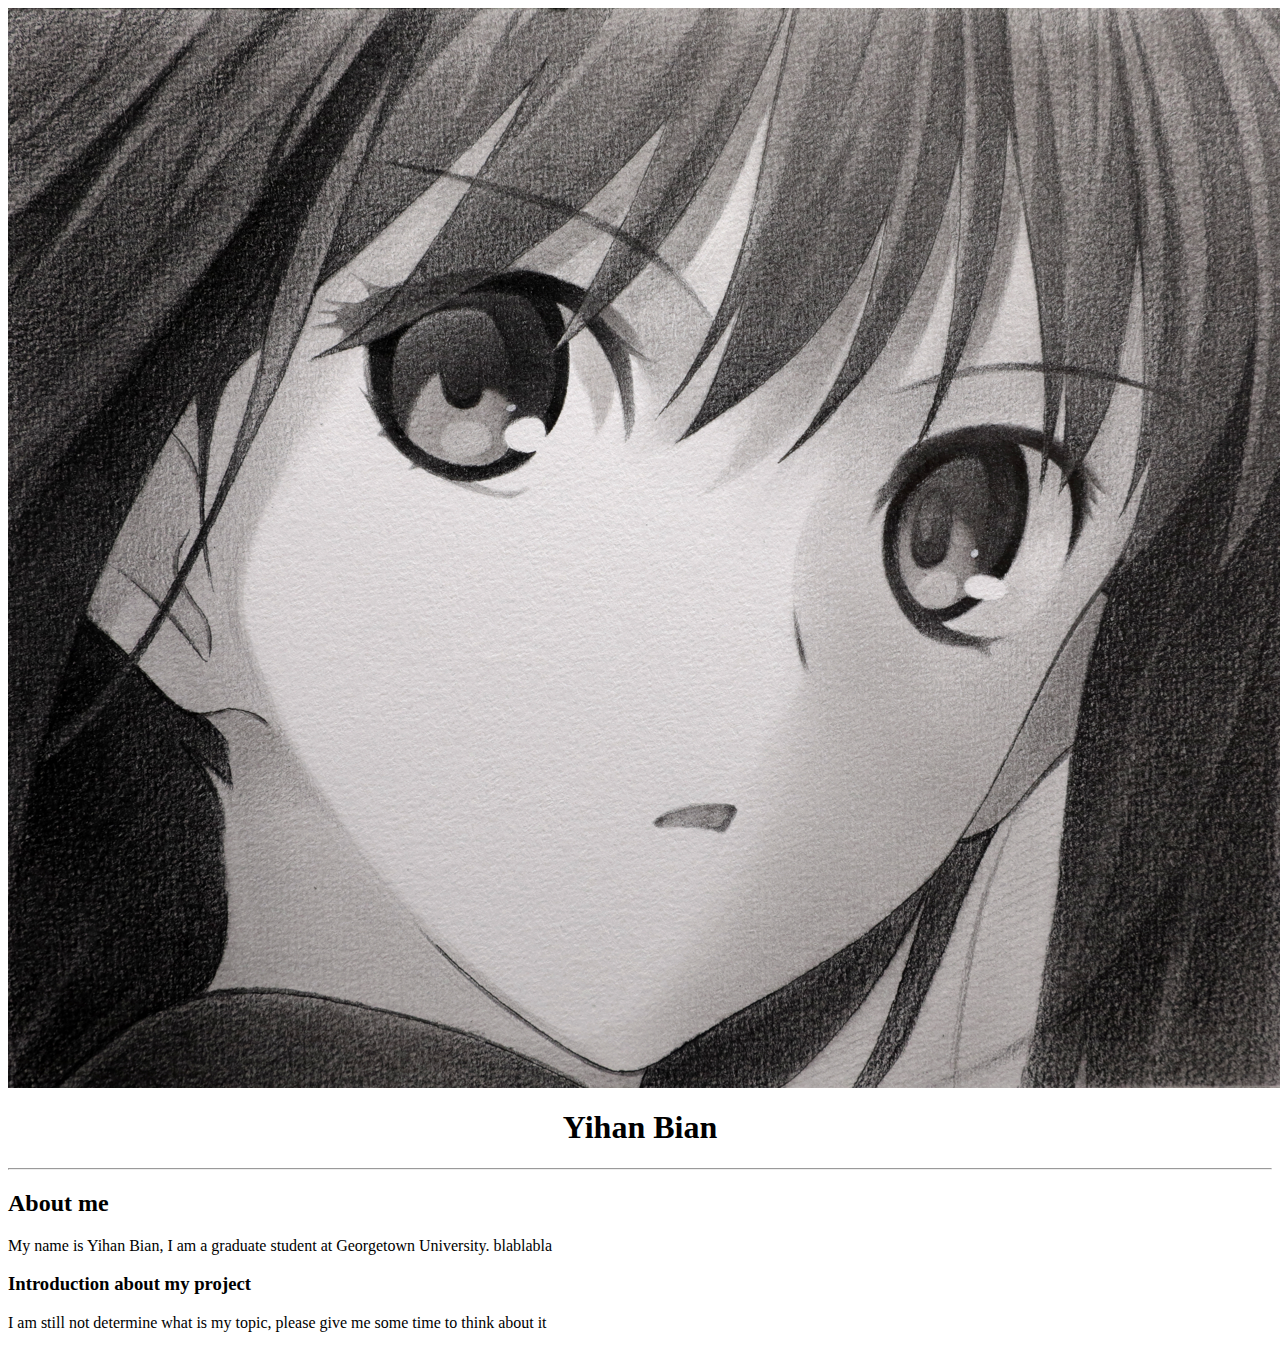
==== index.html @ 9aec0cd0 "first try of css" ====
<! DOCTYPE html>
<html>
    <head>
        <title>
            Yihan Bian's website
        </title>
        <link rel="stylesheet" href="style.css" />
        </head>
    <body>
        <img src="images/qingzi.png" />
        <h1 class="u-textCenter"> Yihan Bian </h1>
        <hr />
        <section>
            <h2>About me</h2>
            <p>My name is Yihan Bian, I am a graduate student at Georgetown University. blablabla</p>
        </section>
        <section>
            <h3>Introduction about my project</h3>
            <p>I am still not determine what is my topic, please give me some time to think about it</p>
        </section>
    </body>
</html>
---- style.css ----
.u-textCenter{
    text-align: center;
}
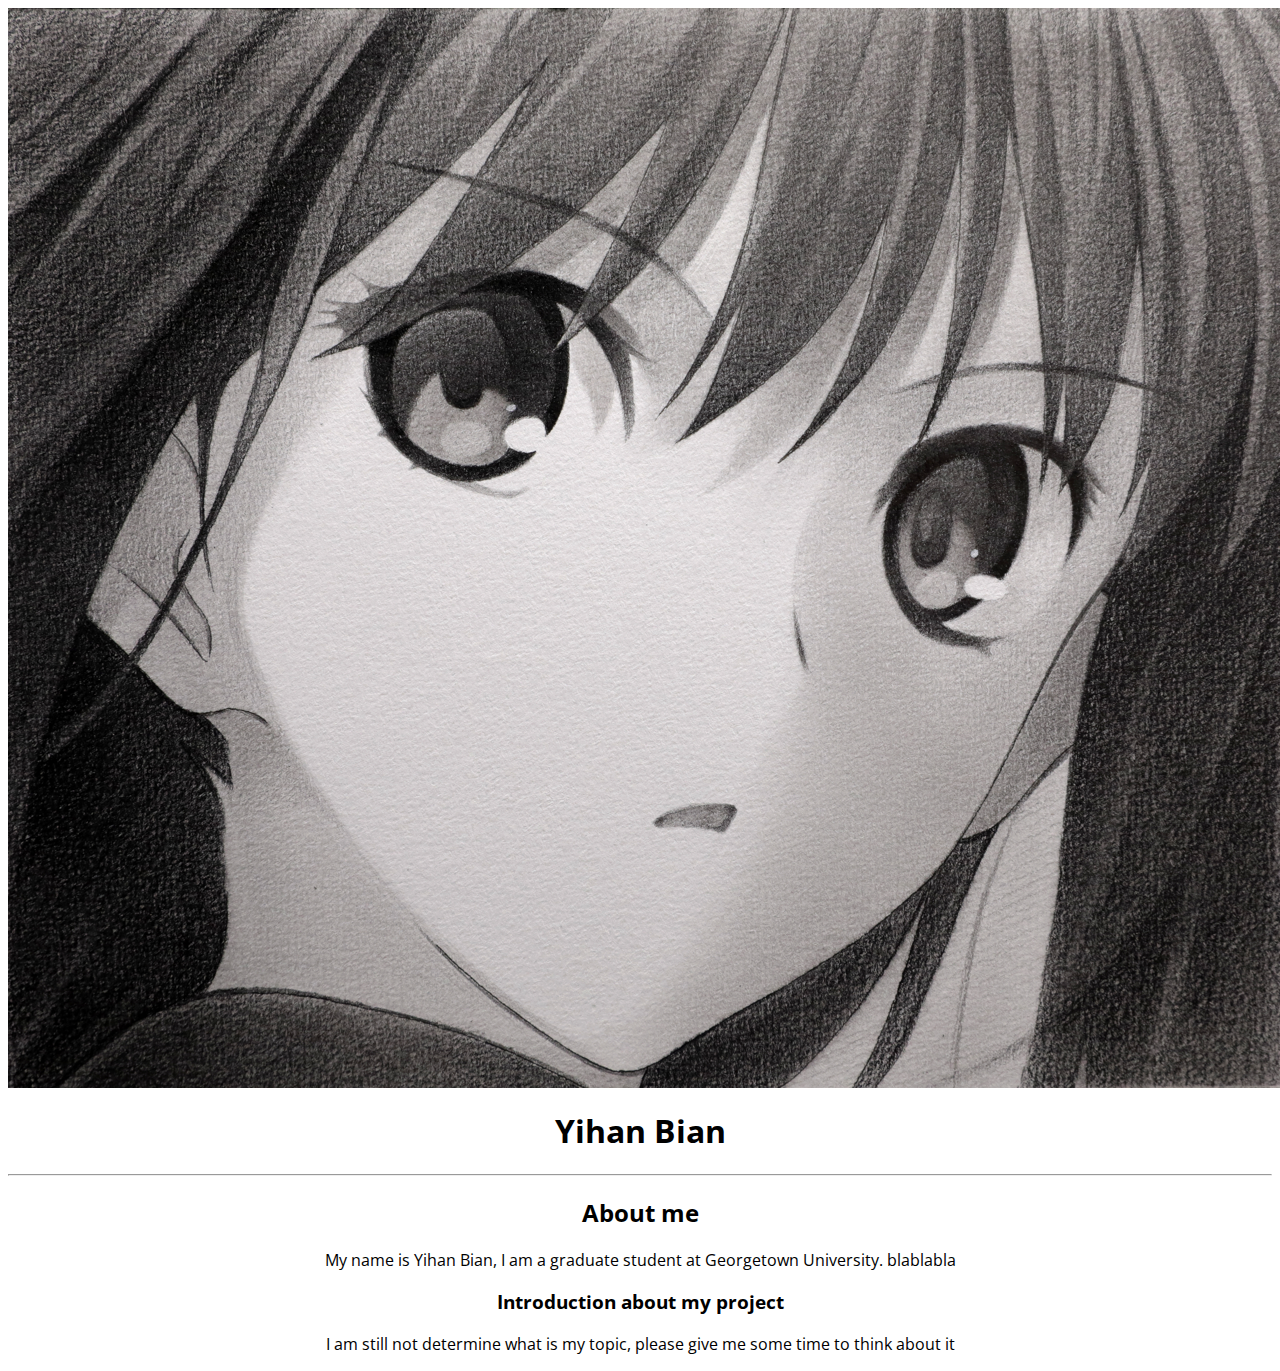
==== commit 8235911e: "change the font" ====
--- a/index.html
+++ b/index.html
@@ -10,11 +10,11 @@
         <img src="images/qingzi.png" />
         <h1 class="u-textCenter"> Yihan Bian </h1>
         <hr />
-        <section>
+        <section class="u-textCenter">
             <h2>About me</h2>
             <p>My name is Yihan Bian, I am a graduate student at Georgetown University. blablabla</p>
         </section>
-        <section>
+        <section class="u-textCenter">
             <h3>Introduction about my project</h3>
             <p>I am still not determine what is my topic, please give me some time to think about it</p>
         </section>
--- a/style.css
+++ b/style.css
@@ -1,3 +1,10 @@
+
+@import url('https://fonts.googleapis.com/css2?family=Open+Sans:wght@300;500&display=swap');
+
 .u-textCenter{
     text-align: center;
+}
+
+body {
+    font-family: 'Open Sans', sans-serif;
 }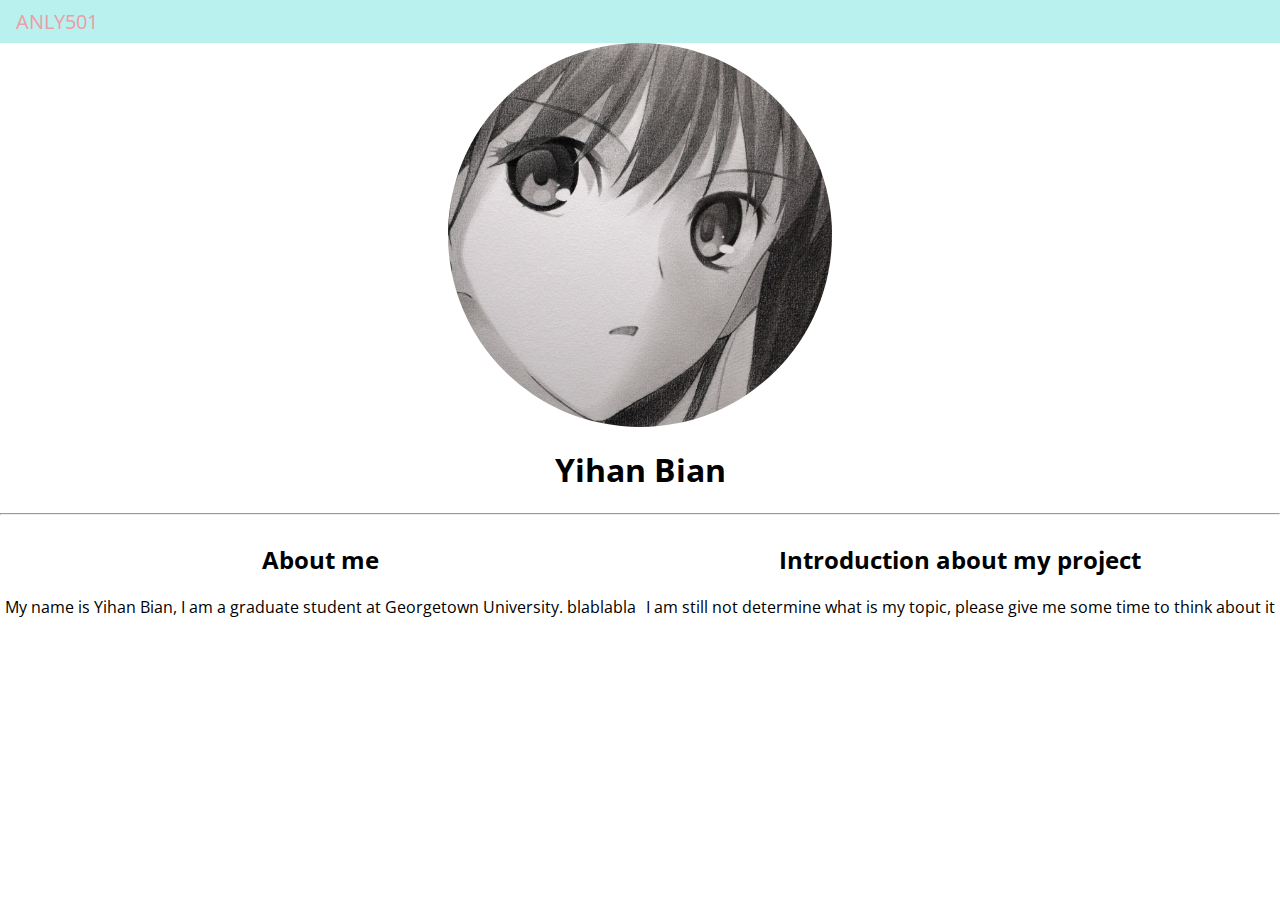
==== commit 7117b427: "a draft version, will be improved in the future" ====
--- a/index.html
+++ b/index.html
@@ -7,16 +7,23 @@
         <link rel="stylesheet" href="style.css" />
         </head>
     <body>
-        <img src="images/qingzi.png" />
+        <nav class="navContainer">
+            <h1 class="navTitle"> ANLY501 </h1>
+        </nav>
+        <div class="avatarContainer">
+            <div class="avatar"></div>
+        </div>
         <h1 class="u-textCenter"> Yihan Bian </h1>
         <hr />
-        <section class="u-textCenter">
-            <h2>About me</h2>
-            <p>My name is Yihan Bian, I am a graduate student at Georgetown University. blablabla</p>
-        </section>
-        <section class="u-textCenter">
-            <h3>Introduction about my project</h3>
-            <p>I am still not determine what is my topic, please give me some time to think about it</p>
-        </section>
+        <div class="u-flex">
+            <section class="subContainer u-textCenter">
+                <h2>About me</h2>
+                <p>My name is Yihan Bian, I am a graduate student at Georgetown University. blablabla</p>
+            </section>
+            <section class="subContainer u-textCenter">
+                <h2>Introduction about my project</h2>
+                <p>I am still not determine what is my topic, please give me some time to think about it</p>
+            </section>
+        </div>
     </body>
 </html>--- a/style.css
+++ b/style.css
@@ -1,10 +1,81 @@
 
 @import url('https://fonts.googleapis.com/css2?family=Open+Sans:wght@300;500&display=swap');
 
-.u-textCenter{
+:root {
+    --primary: #396dff;
+    --grey: #f7f7f7;
+    --white: #fff;
+    --m1: #ee9ca7;
+    --m2: #1e88a8;
+    --m3: #e98b2a;
+    --m4: #ff8000;
+    --m5: #d9b8f1;
+    --m6: #b8f1cc;
+    --m7: #b8f1ed;
+
+    --xs: 4px;
+    --s: 8px;
+    --m: 16px;
+    --l: 24px;
+}
+
+.u-textCenter {
     text-align: center;
 }
 
 body {
     font-family: 'Open Sans', sans-serif;
-}+    margin: 0;
+}
+
+.navTitle {
+    color: var(--m1);
+    font-size: 20px;
+    /* Below cancels out some of the default styling */
+    margin: 0;
+    font-weight: normal;
+}
+
+.navContainer {
+    padding: var(--s) var(--m);
+    background-color: var(--m7);
+}
+
+img.avatar {
+    max-width: 100%;
+    border-radius: var(--m);
+}
+
+.avatarContainer {
+    padding: 0 35%;
+}
+
+.avatar {
+    max-width: 100%;
+    width: 100%;
+    height: auto;
+    display: block;
+
+    padding-top: 100%;
+
+    border-radius: 50%;
+
+    background-image: url(images/qingzi.png);
+
+    background-position-y: center;
+    background-position-x: center;
+    background-repeat: no-repeat;
+
+    background-size: cover;
+
+    margin: 0 auto;
+}
+
+.u-flex {
+    display: flex;
+}
+
+.subContainer {
+    flex-grow: 1;
+    flex-basis: 0;
+}
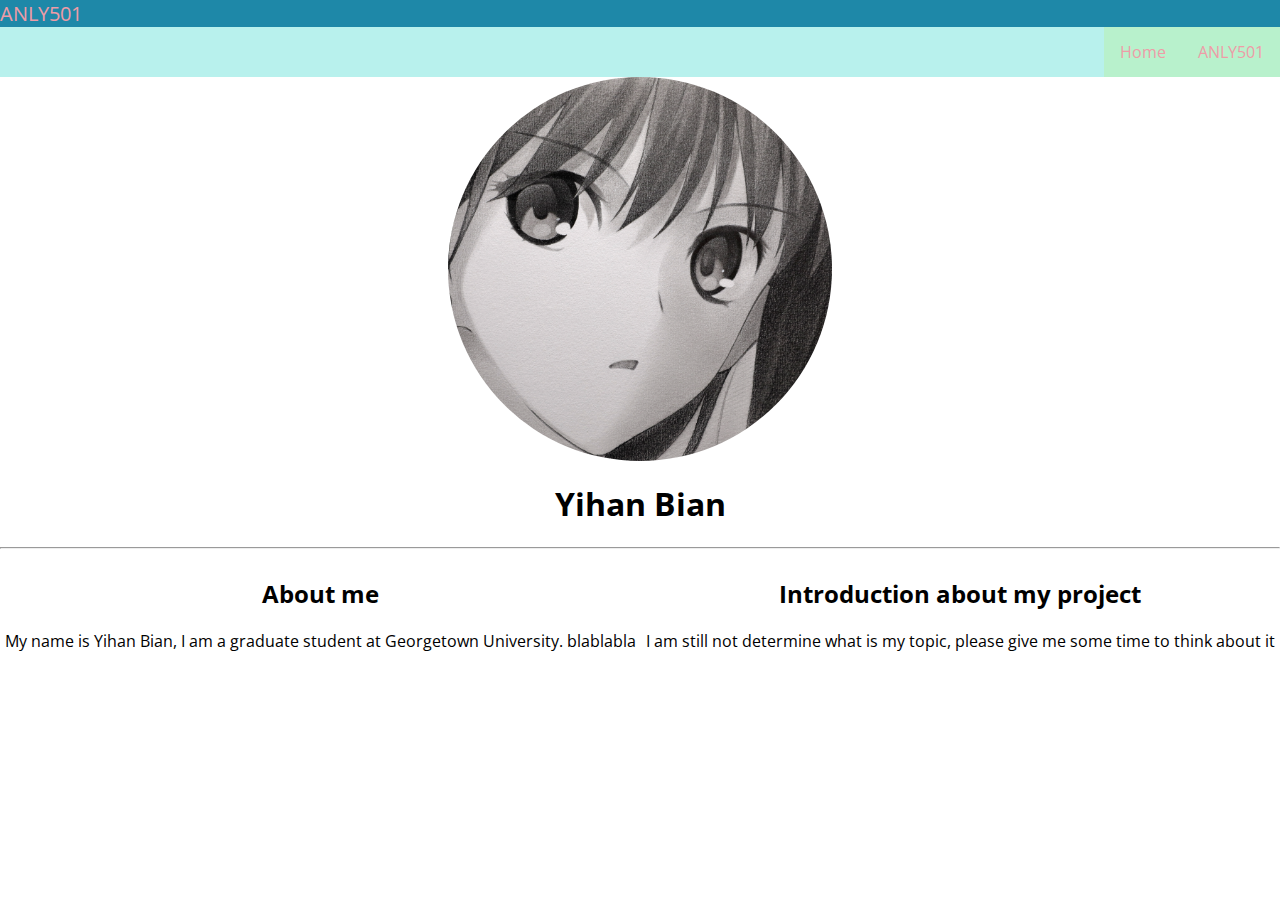
==== commit fc88c001: "navigation bar and dropdown menu" ====
--- a/index.html
+++ b/index.html
@@ -9,6 +9,26 @@
     <body>
         <nav class="navContainer">
             <h1 class="navTitle"> ANLY501 </h1>
+            <ul class="menu">
+                <li class="item" id="nav-home"><a href="index.html">Home</a></li>
+                <li class="item hassubmenu dropdown">
+                    <a tabindex="0">ANLY501</a>
+                    <div class="dropdown-content item">
+                        <a href="index.html">Code</a>
+                        <a href="index.html">Data</a>
+                        <a href="index.html">Introduction</a>
+                        <a href="index.html">Data Gathering</a>
+                        <a href="index.html">Data cleaning</a>
+                        <a href="index.html">Exploring Data</a>
+                        <a href="index.html">Naive Bayes</a>
+                        <a href="index.html">Decision Trees</a>
+                        <a href="index.html">SVM</a>
+                        <a href="index.html">Clustering</a>
+                        <a href="index.html">ARM and Networking</a>
+                        <a href="index.html">Conclusions</a>
+                    </div>
+                </li>
+            </ul>
         </nav>
         <div class="avatarContainer">
             <div class="avatar"></div>
--- a/style.css
+++ b/style.css
@@ -30,6 +30,7 @@
 
 .navTitle {
     color: var(--m1);
+    background-color: var(--m2);
     font-size: 20px;
     /* Below cancels out some of the default styling */
     margin: 0;
@@ -37,13 +38,67 @@
 }
 
 .navContainer {
-    padding: var(--s) var(--m);
-    background-color: var(--m7);
+    padding: 0;
 }
 
 img.avatar {
     max-width: 100%;
     border-radius: var(--m);
+}
+
+.menu {
+    list-style-type: none;
+    display: flex;
+    justify-content: flex-end;
+    flex-wrap: nowrap;
+    padding: 0;
+    margin: 0;
+    background-color: var(--m7);
+}
+
+.submenu {
+    list-style-type: none;
+}
+
+.dropdown {
+    position: relative;
+    display: inline-block;
+}
+
+.dropdown-content {
+    right: 0;
+    display: none;
+    position: absolute;
+    background-color: var(--m6);
+    min-width: 160px;
+    box-shadow: 0px 8px 16px 0px rgba(0,0,0,0.2);
+    padding: 0;
+    z-index: 1;
+}
+
+.dropdown:hover .dropdown-content {
+    display: block;
+    flex-wrap: nowrap;
+    text-align: center;
+}
+
+li a {
+    display: inline-block;
+    padding: 14px 16px;
+    text-align: center;
+    color: var(--m1);
+    background-color: var(--m6);
+    text-decoration: none;
+    transition: all 0.3s ease 0s;
+}
+
+.item {
+    padding: 0;
+}
+
+li a:hover {
+    color: var(--m5);
+    background-color: var(--m7);
 }
 
 .avatarContainer {
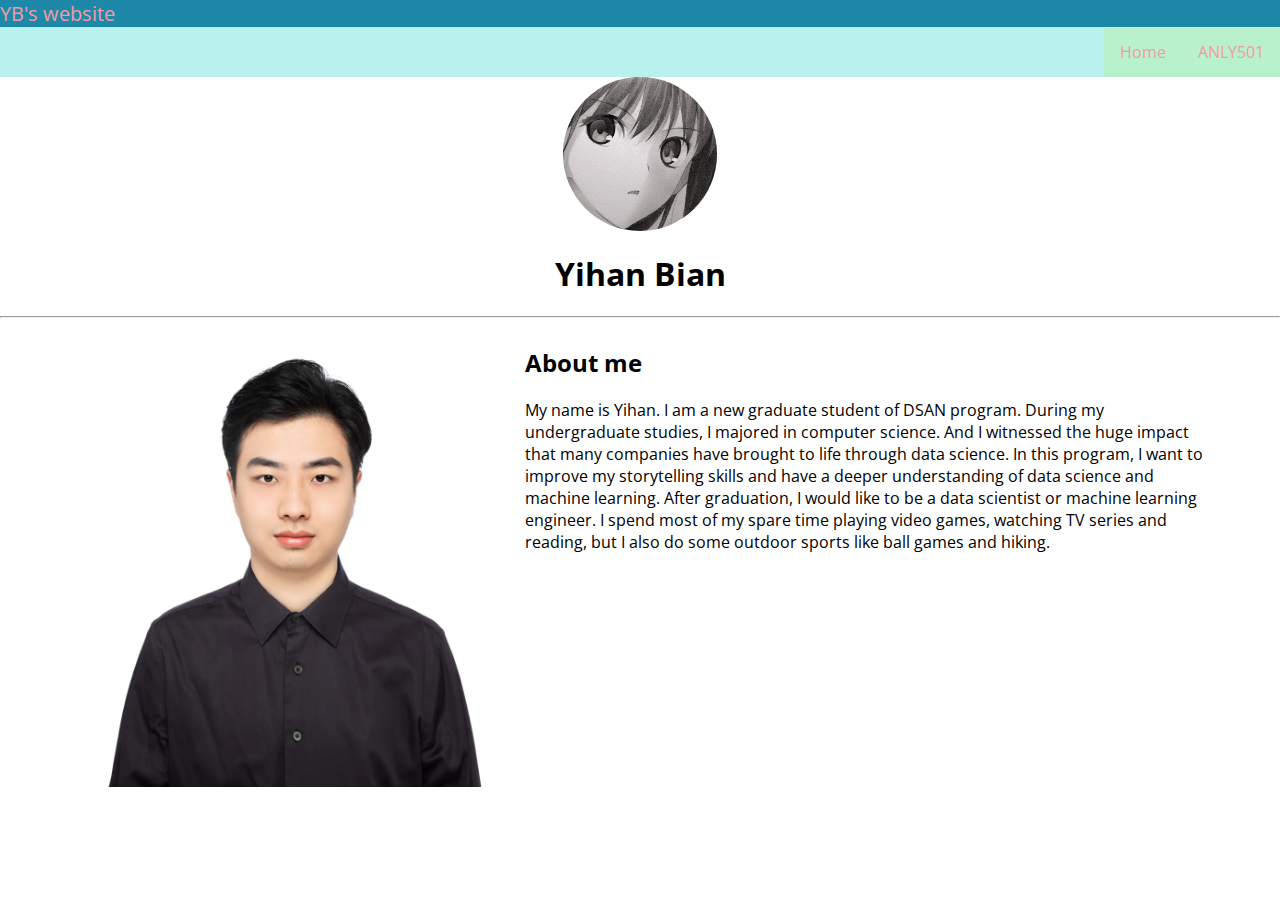
==== commit b3518dc7: "add more pages for introduction and data" ====
--- a/index.html
+++ b/index.html
@@ -8,15 +8,15 @@
         </head>
     <body>
         <nav class="navContainer">
-            <h1 class="navTitle"> ANLY501 </h1>
+            <h1 class="navTitle"> YB's website </h1>
             <ul class="menu">
                 <li class="item" id="nav-home"><a href="index.html">Home</a></li>
                 <li class="item hassubmenu dropdown">
                     <a tabindex="0">ANLY501</a>
                     <div class="dropdown-content item">
-                        <a href="index.html">Code</a>
+                        <a href="https://github.com/GUaccountBian">Code</a>
                         <a href="index.html">Data</a>
-                        <a href="index.html">Introduction</a>
+                        <a href="./page/introduction.html">Introduction</a>
                         <a href="index.html">Data Gathering</a>
                         <a href="index.html">Data cleaning</a>
                         <a href="index.html">Exploring Data</a>
@@ -33,16 +33,15 @@
         <div class="avatarContainer">
             <div class="avatar"></div>
         </div>
-        <h1 class="u-textCenter"> Yihan Bian </h1>
+        <h1 class="name"> Yihan Bian </h1>
         <hr />
         <div class="u-flex">
-            <section class="subContainer u-textCenter">
+            <section class="subContainer1 u-textCenter">
+                <img class="selfie" src="./images/photoformyself.jpeg" width="200" height="200"/>
+            </section>
+            <section class="subContainer2 u-textCenter">
                 <h2>About me</h2>
-                <p>My name is Yihan Bian, I am a graduate student at Georgetown University. blablabla</p>
-            </section>
-            <section class="subContainer u-textCenter">
-                <h2>Introduction about my project</h2>
-                <p>I am still not determine what is my topic, please give me some time to think about it</p>
+                <p>My name is Yihan. I am a new graduate student of DSAN program. During my undergraduate studies, I majored in computer science. And I witnessed the huge impact that many companies have brought to life through data science. In this program, I want to improve my storytelling skills and have a deeper understanding of data science and machine learning. After graduation, I would like to be a data scientist or machine learning engineer. I spend most of my spare time playing video games, watching TV series and reading, but I also do some outdoor sports like ball games and hiking.</p>
             </section>
         </div>
     </body>
--- a/style.css
+++ b/style.css
@@ -19,8 +19,16 @@
     --l: 24px;
 }
 
+.name {
+    text-align: center;
+}
+
 .u-textCenter {
-    text-align: center;
+    text-align: left;
+}
+
+.u-textLeft {
+    text-align: left;
 }
 
 body {
@@ -80,6 +88,7 @@
     display: block;
     flex-wrap: nowrap;
     text-align: center;
+    border-radius: 2%;
 }
 
 li a {
@@ -107,11 +116,11 @@
 
 .avatar {
     max-width: 100%;
-    width: 100%;
+    width: 40%;
     height: auto;
     display: block;
 
-    padding-top: 100%;
+    padding-top: 40%;
 
     border-radius: 50%;
 
@@ -126,11 +135,67 @@
     margin: 0 auto;
 }
 
+.avatarContainer-introduction {
+    padding: 10% 40%;
+}
+
+.avatar-introduction {
+    max-width: 100%;
+    width: 100%;
+    height: auto;
+    display: block;
+
+    padding-top: 100%;
+
+    border-radius: 50%;
+
+    background-image: url(images/qingzi.png);
+
+    background-position-y: center;
+    background-position-x: center;
+    background-repeat: no-repeat;
+
+    background-size: cover;
+
+    margin: 0 auto;
+}
+
 .u-flex {
     display: flex;
-}
-
-.subContainer {
+    gap: 10px 0px;
+    padding-left: 5%;
+    padding-right: 5%;
+}
+
+.subContainer1 {
+    flex-grow: 2;
+    flex-basis: 0;
+}
+
+.subContainer2 {
+    flex-grow: 3;
+    flex-basis: 0;
+}
+
+.u-flex-introduction {
+  display: flex;  
+  padding-left: 10%;
+  padding-right: 10%;
+}
+
+.subContainer1-introduction {
     flex-grow: 1;
     flex-basis: 0;
 }
+
+.subContainer2-introduction {
+    flex-grow: 2;
+    flex-basis: 0;
+}
+
+.selfie {
+    display: block;
+    max-width: 100%;
+    width: 100%;
+    height: auto;
+}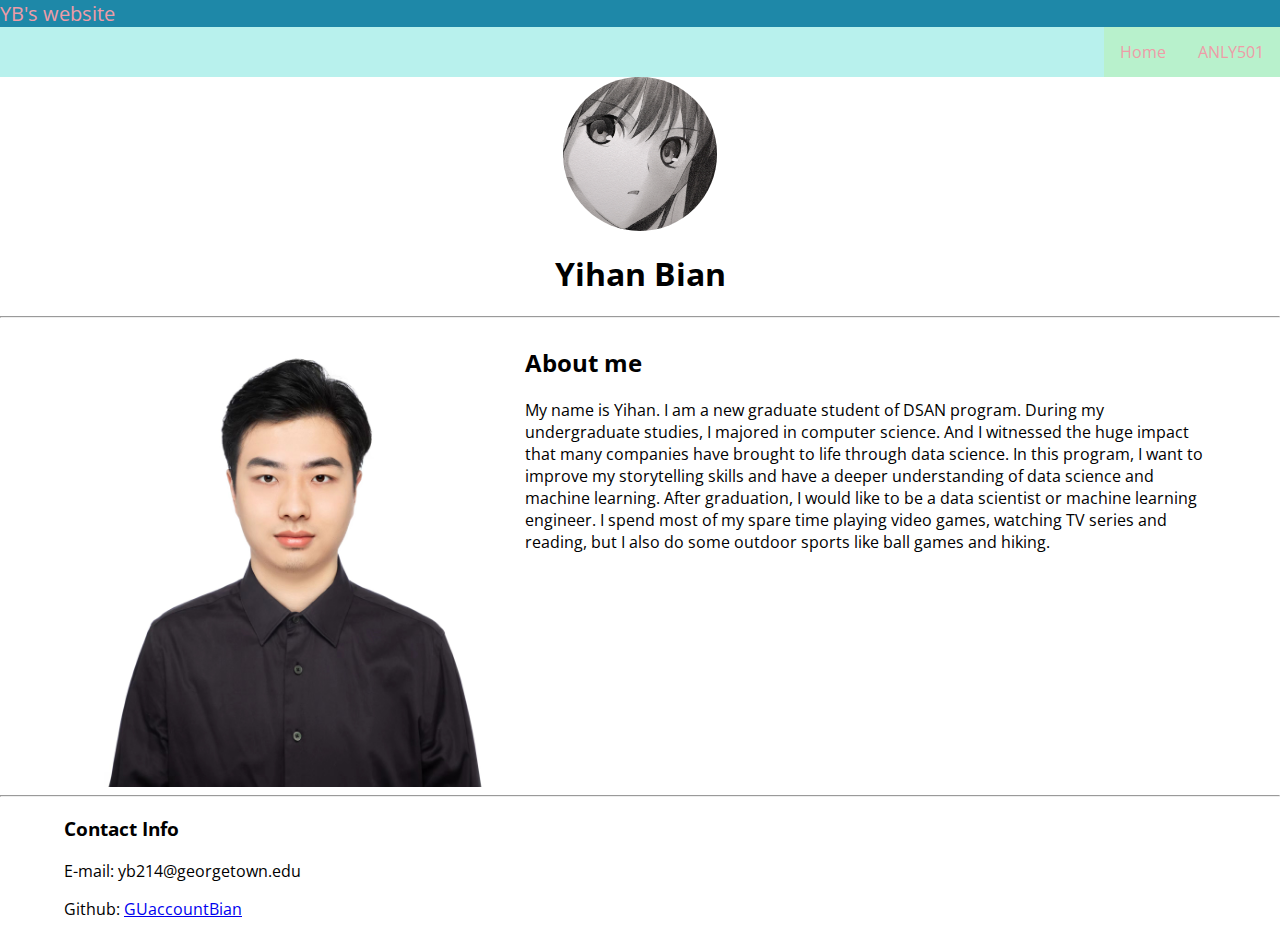
==== commit 40c9dab9: "add contact info" ====
--- a/index.html
+++ b/index.html
@@ -36,13 +36,19 @@
         <h1 class="name"> Yihan Bian </h1>
         <hr />
         <div class="u-flex">
-            <section class="subContainer1 u-textCenter">
+            <section class="subContainer1">
                 <img class="selfie" src="./images/photoformyself.jpeg" width="200" height="200"/>
             </section>
-            <section class="subContainer2 u-textCenter">
+            <section class="subContainer2 u-textLeft">
                 <h2>About me</h2>
-                <p>My name is Yihan. I am a new graduate student of DSAN program. During my undergraduate studies, I majored in computer science. And I witnessed the huge impact that many companies have brought to life through data science. In this program, I want to improve my storytelling skills and have a deeper understanding of data science and machine learning. After graduation, I would like to be a data scientist or machine learning engineer. I spend most of my spare time playing video games, watching TV series and reading, but I also do some outdoor sports like ball games and hiking.</p>
+                <p class="personalInfo">My name is Yihan. I am a new graduate student of DSAN program. During my undergraduate studies, I majored in computer science. And I witnessed the huge impact that many companies have brought to life through data science. In this program, I want to improve my storytelling skills and have a deeper understanding of data science and machine learning. After graduation, I would like to be a data scientist or machine learning engineer. I spend most of my spare time playing video games, watching TV series and reading, but I also do some outdoor sports like ball games and hiking.</p>
             </section>
+        </div>
+    <hr />
+        <div class="contactInfo">
+            <h3>Contact Info</h3>
+            <p>E-mail: yb214@georgetown.edu</p>
+            <p>Github: <a href="https://github.com/GUaccountBian">GUaccountBian</a></p>
         </div>
     </body>
 </html>--- a/style.css
+++ b/style.css
@@ -24,7 +24,7 @@
 }
 
 .u-textCenter {
-    text-align: left;
+    text-align: center;
 }
 
 .u-textLeft {
@@ -198,4 +198,8 @@
     max-width: 100%;
     width: 100%;
     height: auto;
+}
+
+.contactInfo {
+    padding-left: 5%;
 }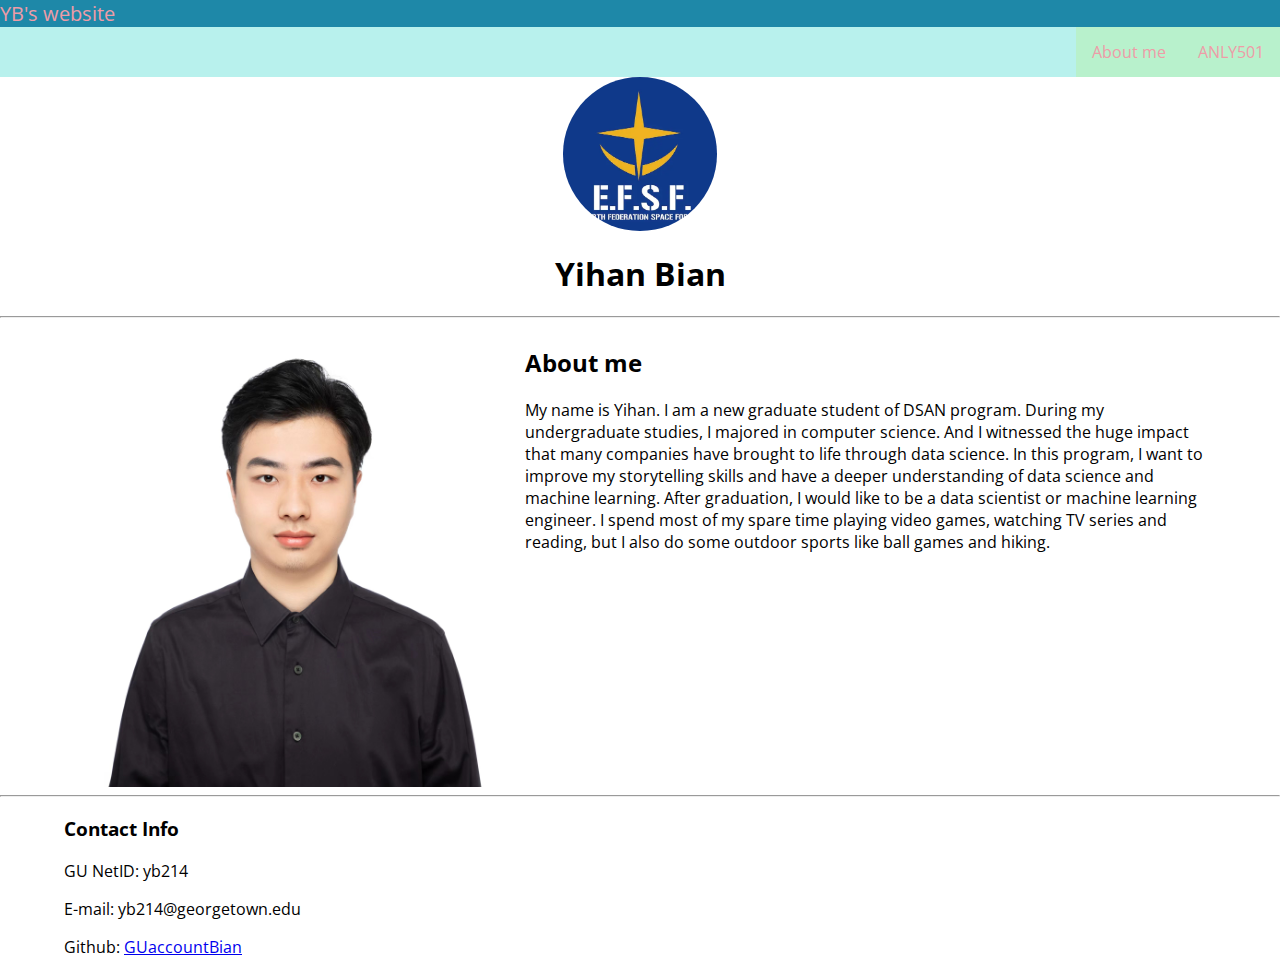
==== commit f657cdcd: "add Info and description" ====
--- a/index.html
+++ b/index.html
@@ -10,11 +10,11 @@
         <nav class="navContainer">
             <h1 class="navTitle"> YB's website </h1>
             <ul class="menu">
-                <li class="item" id="nav-home"><a href="index.html">Home</a></li>
+                <li class="item" id="nav-home"><a href="index.html">About me</a></li>
                 <li class="item hassubmenu dropdown">
                     <a tabindex="0">ANLY501</a>
                     <div class="dropdown-content item">
-                        <a href="https://github.com/GUaccountBian">Code</a>
+                        <a href="https://github.com/anly501/anly-501-project-GUaccountBian">Code</a>
                         <a href="index.html">Data</a>
                         <a href="./page/introduction.html">Introduction</a>
                         <a href="index.html">Data Gathering</a>
@@ -47,6 +47,7 @@
     <hr />
         <div class="contactInfo">
             <h3>Contact Info</h3>
+            <p>GU NetID: yb214</p>
             <p>E-mail: yb214@georgetown.edu</p>
             <p>Github: <a href="https://github.com/GUaccountBian">GUaccountBian</a></p>
         </div>
--- a/style.css
+++ b/style.css
@@ -124,7 +124,7 @@
 
     border-radius: 50%;
 
-    background-image: url(images/qingzi.png);
+    background-image: url(images/efsf-logo.png);
 
     background-position-y: center;
     background-position-x: center;
@@ -149,7 +149,7 @@
 
     border-radius: 50%;
 
-    background-image: url(images/qingzi.png);
+    background-image: url(images/efsf-logo.png);
 
     background-position-y: center;
     background-position-x: center;
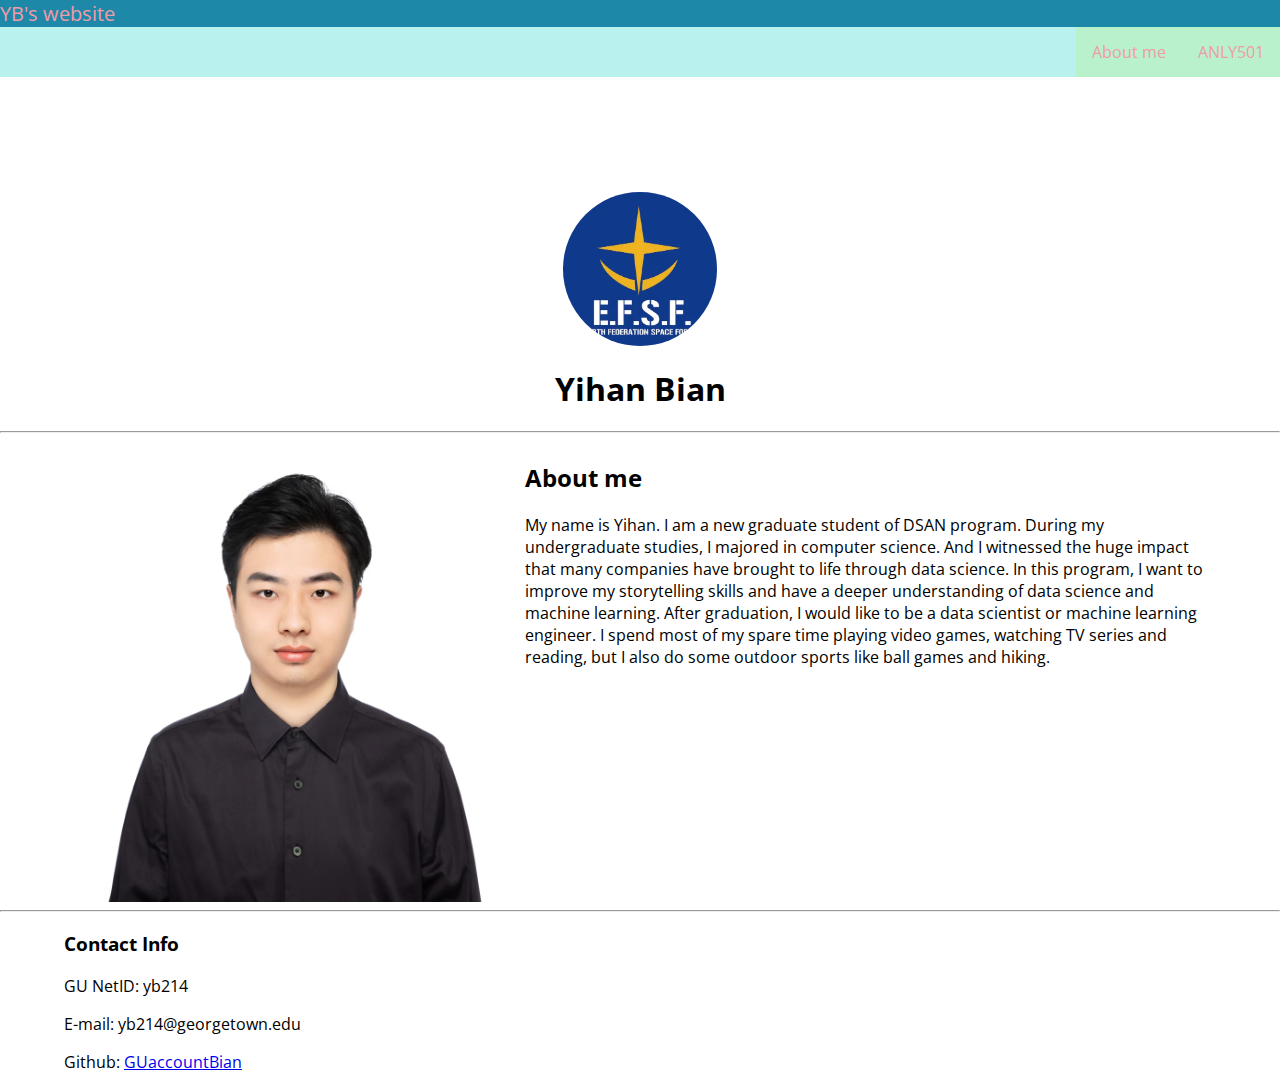
==== commit 2fd20a40: "style adjust" ====
--- a/index.html
+++ b/index.html
@@ -15,9 +15,9 @@
                     <a tabindex="0">ANLY501</a>
                     <div class="dropdown-content item">
                         <a href="https://github.com/anly501/anly-501-project-GUaccountBian">Code</a>
-                        <a href="index.html">Data</a>
+                        <a href="./Data">Data</a>
                         <a href="./page/introduction.html">Introduction</a>
-                        <a href="index.html">Data Gathering</a>
+                        <a href="./page/data_gathering.html">Data Gathering</a>
                         <a href="index.html">Data cleaning</a>
                         <a href="index.html">Exploring Data</a>
                         <a href="index.html">Naive Bayes</a>
--- a/style.css
+++ b/style.css
@@ -47,6 +47,9 @@
 
 .navContainer {
     padding: 0;
+    position: fixed;
+    top: 0;
+    width: 100%;
 }
 
 img.avatar {
@@ -111,7 +114,9 @@
 }
 
 .avatarContainer {
-    padding: 0 35%;
+    padding-left: 35%;
+    padding-right: 35%;
+    padding-top: 15%;
 }
 
 .avatar {
@@ -179,6 +184,7 @@
 
 .u-flex-introduction {
   display: flex;  
+  padding-top: 15%;
   padding-left: 10%;
   padding-right: 10%;
 }
@@ -202,4 +208,12 @@
 
 .contactInfo {
     padding-left: 5%;
+}
+
+.questions {
+    padding-left: 10%;
+}
+
+.dataDescription {
+    padding: 8%;
 }